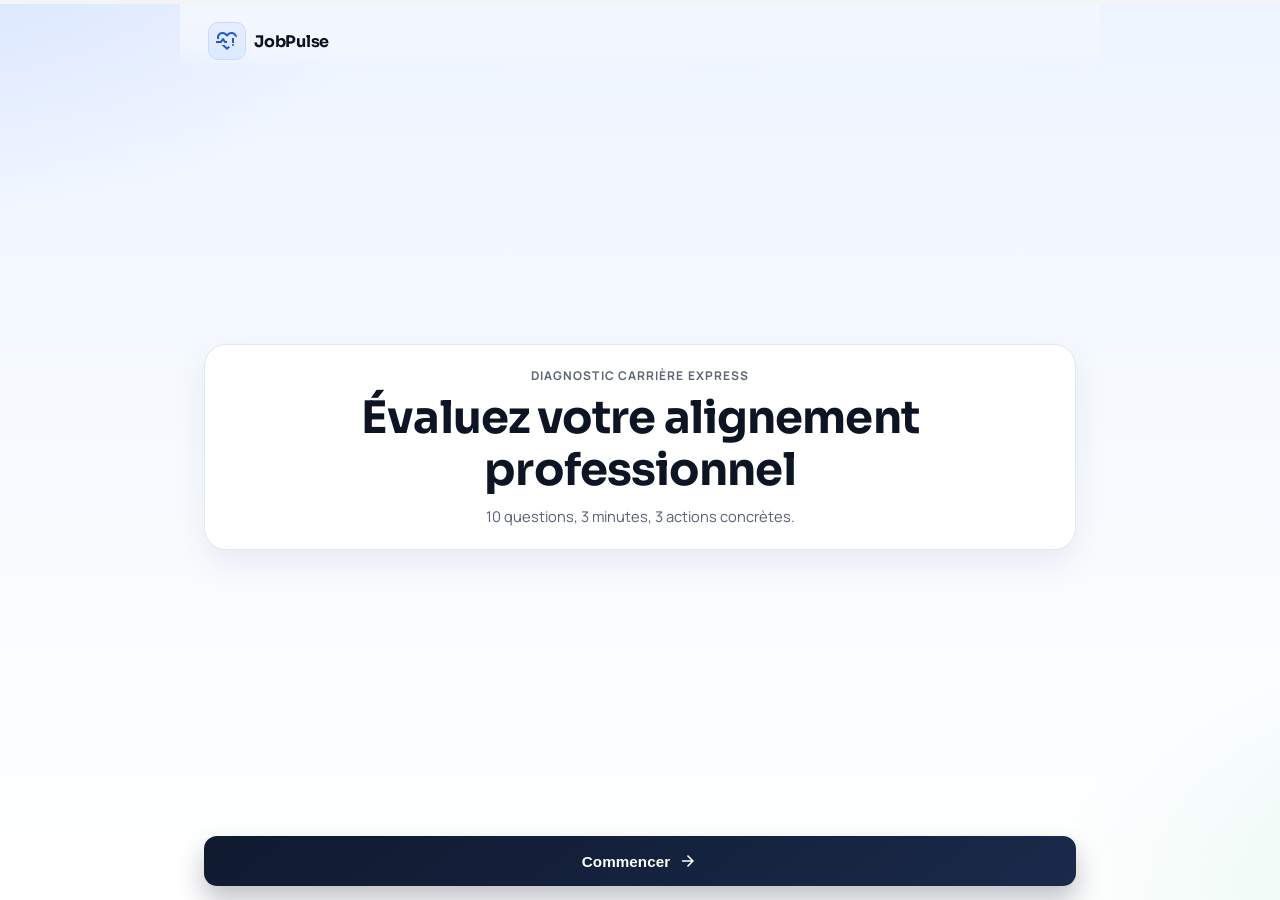
==== .backup-20260307-193506/index.html @ 8edbdd1c "Add backup snapshot directory" ====
<!DOCTYPE html>
<html lang="fr">
<head>
  <meta charset="UTF-8">
  <meta name="viewport" content="width=device-width, initial-scale=1.0">
  <title>JobPulse - ISC (Indice de Sant&eacute; de Carri&egrave;re)</title>
  <link rel="preconnect" href="https://fonts.googleapis.com">
  <link rel="preconnect" href="https://fonts.gstatic.com" crossorigin>
  <link href="https://fonts.googleapis.com/css2?family=Manrope:wght@400;500;600;700;800&family=Sora:wght@600;700;800&display=swap" rel="stylesheet">
  <link href="https://fonts.googleapis.com/css2?family=Material+Symbols+Outlined:wght@300;400;600&display=swap" rel="stylesheet">
  <link rel="stylesheet" href="styles.css">
</head>
<body>
  <div class="progress-top">
    <div id="progress-fill" class="progress-top-fill"></div>
  </div>

  <main class="app">
    <section id="screen-landing" class="screen active">
      <header class="screen-header">
        <div class="brand">
          <span class="material-symbols-outlined brand-icon">pulse_alert</span>
          <p class="brand-name">JobPulse</p>
        </div>
      </header>
      <div class="screen-main">
        <article class="card card-center">
          <p class="eyebrow">Diagnostic carri&egrave;re express</p>
          <h1>&Eacute;valuez votre alignement professionnel</h1>
          <p class="subtitle">10 questions, 3 minutes, 3 actions concr&egrave;tes.</p>
        </article>
      </div>
      <footer class="screen-footer">
        <button id="start-btn" class="btn btn-primary">
          <span>Commencer</span>
          <span class="material-symbols-outlined">arrow_forward</span>
        </button>
      </footer>
    </section>

    <section id="screen-weights" class="screen">
      <header class="screen-header">
        <div class="brand">
          <span class="material-symbols-outlined brand-icon">tune</span>
          <p class="brand-name">Vos priorit&eacute;s</p>
        </div>
      </header>
      <div class="screen-main">
        <article class="card card-center">
          <p class="eyebrow">&Eacute;tape 1 sur 3</p>
          <h2>Ce qui compte le plus pour vous</h2>
          <p class="subtitle">Classez ces 4 dimensions de la plus importante (1) &agrave; la moins importante (4).</p>

          <div class="preset-wrap" role="group" aria-label="Pr&eacute;r&eacute;glages priorit&eacute;s">
            <button id="preset-balanced-btn" class="btn btn-secondary preset-btn" type="button">&Eacute;quilibr&eacute;</button>
            <button id="preset-career-btn" class="btn btn-secondary preset-btn" type="button">Carri&egrave;re</button>
            <button id="preset-wellbeing-btn" class="btn btn-secondary preset-btn" type="button">Bien-&ecirc;tre</button>
            <button id="preset-impact-btn" class="btn btn-secondary preset-btn" type="button">Impact</button>
          </div>

          <ul id="priority-list" class="priority-list">
            <li class="priority-card" data-dimension="Meaning">
              <p class="priority-rank">1</p>
              <div class="priority-content">
                <p class="priority-title">Sens du travail</p>
                <p class="priority-desc">L'utilit&eacute; et l'impact de ce que je fais</p>
              </div>
              <div class="priority-card-end">
                <span class="material-symbols-outlined priority-icon">volunteer_activism</span>
                <div class="priority-controls" role="group" aria-label="R&eacute;ordonner la priorit&eacute;">
                  <button class="priority-move-btn" type="button" data-move="up" aria-label="Monter la priorit&eacute;">
                    <span class="material-symbols-outlined">arrow_upward</span>
                  </button>
                  <button class="priority-move-btn" type="button" data-move="down" aria-label="Descendre la priorit&eacute;">
                    <span class="material-symbols-outlined">arrow_downward</span>
                  </button>
                </div>
              </div>
            </li>
            <li class="priority-card" data-dimension="Growth">
              <p class="priority-rank">2</p>
              <div class="priority-content">
                <p class="priority-title">&Eacute;volution</p>
                <p class="priority-desc">Apprendre, progresser et d&eacute;velopper ma carri&egrave;re</p>
              </div>
              <div class="priority-card-end">
                <span class="material-symbols-outlined priority-icon">trending_up</span>
                <div class="priority-controls" role="group" aria-label="R&eacute;ordonner la priorit&eacute;">
                  <button class="priority-move-btn" type="button" data-move="up" aria-label="Monter la priorit&eacute;">
                    <span class="material-symbols-outlined">arrow_upward</span>
                  </button>
                  <button class="priority-move-btn" type="button" data-move="down" aria-label="Descendre la priorit&eacute;">
                    <span class="material-symbols-outlined">arrow_downward</span>
                  </button>
                </div>
              </div>
            </li>
            <li class="priority-card" data-dimension="Recognition">
              <p class="priority-rank">3</p>
              <div class="priority-content">
                <p class="priority-title">Reconnaissance</p>
                <p class="priority-desc">&Ecirc;tre valoris&eacute; pour mon travail et mes r&eacute;sultats</p>
              </div>
              <div class="priority-card-end">
                <span class="material-symbols-outlined priority-icon">workspace_premium</span>
                <div class="priority-controls" role="group" aria-label="R&eacute;ordonner la priorit&eacute;">
                  <button class="priority-move-btn" type="button" data-move="up" aria-label="Monter la priorit&eacute;">
                    <span class="material-symbols-outlined">arrow_upward</span>
                  </button>
                  <button class="priority-move-btn" type="button" data-move="down" aria-label="Descendre la priorit&eacute;">
                    <span class="material-symbols-outlined">arrow_downward</span>
                  </button>
                </div>
              </div>
            </li>
            <li class="priority-card" data-dimension="Environment">
              <p class="priority-rank">4</p>
              <div class="priority-content">
                <p class="priority-title">Environnement</p>
                <p class="priority-desc">Travailler dans une bonne &eacute;quipe et un cadre sain</p>
              </div>
              <div class="priority-card-end">
                <span class="material-symbols-outlined priority-icon">groups</span>
                <div class="priority-controls" role="group" aria-label="R&eacute;ordonner la priorit&eacute;">
                  <button class="priority-move-btn" type="button" data-move="up" aria-label="Monter la priorit&eacute;">
                    <span class="material-symbols-outlined">arrow_upward</span>
                  </button>
                  <button class="priority-move-btn" type="button" data-move="down" aria-label="Descendre la priorit&eacute;">
                    <span class="material-symbols-outlined">arrow_downward</span>
                  </button>
                </div>
              </div>
            </li>
          </ul>

          <button id="weights-reset-btn" class="btn btn-secondary inline-btn" type="button">R&eacute;initialiser l'ordre</button>
        </article>
      </div>
      <footer class="screen-footer">
        <button id="weights-next-btn" class="btn btn-primary">
          <span>Continuer</span>
          <span class="material-symbols-outlined">arrow_forward</span>
        </button>
      </footer>
    </section>

    <section id="screen-questions" class="screen">
      <header class="screen-header">
        <div class="brand">
          <span class="material-symbols-outlined brand-icon">pulse_alert</span>
          <p class="brand-name">JobPulse</p>
        </div>
        <div class="question-meta-wrap">
          <p id="question-count" class="meta">Question 1/10</p>
          <p id="remaining-time" class="meta subtle"></p>
        </div>
      </header>
      <div class="screen-main">
        <article id="question-card" class="card card-center">
          <h2 id="question-text"></h2>
          <div class="slider-wrap">
            <input id="answer-range" type="range" min="1" max="5" step="1" value="3">
            <div class="slider-labels">
              <span>1 - Pas du tout</span>
              <span id="answer-value">3</span>
              <span>5 - Tout &agrave; fait</span>
            </div>
          </div>
        </article>
      </div>
      <footer class="screen-footer">
        <button id="next-btn" class="btn btn-primary">
          <span>Suivant</span>
          <span class="material-symbols-outlined">arrow_forward</span>
        </button>
      </footer>
    </section>

    <section id="screen-profile" class="screen">
      <header class="screen-header">
        <div class="brand">
          <span class="material-symbols-outlined brand-icon">business_center</span>
          <p class="brand-name">Situation professionnelle</p>
        </div>
      </header>
      <div class="screen-main">
        <article class="card card-center">
          <p class="eyebrow">&Eacute;tape 3 sur 3</p>
          <h2>Votre contexte professionnel</h2>
          <p class="subtitle">Ces informations restent priv&eacute;es et servent uniquement &agrave; personnaliser vos recommandations.</p>
          <div class="profile-form">
            <section class="profile-group" aria-label="R&ocirc;le et secteur">
              <p class="profile-group-title">R&ocirc;le et secteur</p>
              <label class="profile-label" for="domain-select">Domaine d'activit&eacute;</label>
              <select id="domain-select" class="profile-select">
                <option value="tech_it" selected>Technologie / IT</option>
                <option value="finance_banking_insurance">Finance / Banque / Assurance</option>
                <option value="industry_engineering">Industrie / Ing&eacute;nierie</option>
                <option value="health_pharma">Sant&eacute; / Pharmaceutique</option>
                <option value="consulting_audit">Conseil / Audit</option>
                <option value="marketing_communication">Marketing / Communication</option>
                <option value="commerce_distribution">Commerce / Distribution</option>
                <option value="education_research">&Eacute;ducation / Recherche</option>
                <option value="public_admin">Administration / Secteur public</option>
                <option value="construction_real_estate">Construction / Immobilier</option>
                <option value="transport_logistics">Transport / Logistique</option>
                <option value="energy_environment">&Eacute;nergie / Environnement</option>
                <option value="media_creation">M&eacute;dias / Cr&eacute;ation</option>
                <option value="hospitality_tourism">H&ocirc;tellerie / Tourisme</option>
                <option value="other_domain">Autre</option>
              </select>

              <label class="profile-label" for="function-select">Fonction</label>
              <select id="function-select" class="profile-select">
                <option value="direction_leadership">Direction / Leadership</option>
                <option value="team_management">Management d'&eacute;quipe</option>
                <option value="engineering_technical">Ing&eacute;nierie / Technique</option>
                <option value="it_data_product" selected>IT / Data / Produit</option>
                <option value="finance_accounting">Finance / Comptabilit&eacute;</option>
                <option value="marketing_communication">Marketing / Communication</option>
                <option value="sales_business_dev">Commercial / Business Development</option>
                <option value="operations_production">Op&eacute;rations / Production</option>
                <option value="support_admin">Support / Administration</option>
                <option value="human_resources">Ressources Humaines</option>
                <option value="research_expertise">Recherche / Expertise</option>
                <option value="other_function">Autre</option>
              </select>
            </section>

            <section class="profile-group" aria-label="Entreprise et anciennet&eacute;">
              <p class="profile-group-title">Entreprise et anciennet&eacute;</p>
              <label class="profile-label" for="company-size-select">Taille de l'entreprise</label>
              <select id="company-size-select" class="profile-select">
                <option value="freelance">Freelance / Ind&eacute;pendant</option>
                <option value="startup" selected>Startup (&lt;50)</option>
                <option value="sme">PME (50-250)</option>
                <option value="mid_cap">ETI (250-1000)</option>
                <option value="large_company">Grande entreprise (1000+)</option>
                <option value="global_group">Groupe international</option>
              </select>

              <label class="profile-label" for="tenure-select">Anciennet&eacute; dans l'entreprise</label>
              <select id="tenure-select" class="profile-select">
                <option value="lt6">&lt; 6 mois</option>
                <option value="6m_2y" selected>6 mois - 2 ans</option>
                <option value="2_5y">2 - 5 ans</option>
                <option value="5_10y">5 - 10 ans</option>
                <option value="10_20y">10 - 20 ans</option>
                <option value="20plus">20+ ans</option>
              </select>
            </section>

            <section class="profile-group" aria-label="Niveau et intention de mobilit&eacute;">
              <p class="profile-group-title">Niveau et intention de mobilit&eacute;</p>
              <label class="profile-label" for="hierarchy-select">Niveau hi&eacute;rarchique</label>
              <select id="hierarchy-select" class="profile-select">
                <option value="individual_contributor" selected>Contributeur individuel</option>
                <option value="team_manager">Manager d'&eacute;quipe</option>
                <option value="manager_of_managers">Manager de managers</option>
                <option value="executive">Direction / ex&eacute;cutif</option>
              </select>

              <label class="profile-label" for="offer-select">Si vous recevez une offre int&eacute;ressante demain (facultatif)</label>
              <select id="offer-select" class="profile-select">
                <option value="" selected>S&eacute;lectionnez une option (facultatif)</option>
                <option value="leave_immediately">Je partirais imm&eacute;diatement</option>
                <option value="consider_seriously">Je r&eacute;fl&eacute;chirais s&eacute;rieusement</option>
                <option value="likely_stay">Je resterais probablement</option>
                <option value="would_not_leave">Je ne partirais pas</option>
              </select>
            </section>
          </div>
        </article>
      </div>
      <footer class="screen-footer">
        <button id="profile-next-btn" class="btn btn-primary">
          <span>Voir mes r&eacute;sultats</span>
          <span class="material-symbols-outlined">arrow_forward</span>
        </button>
      </footer>
    </section>

    <section id="screen-results" class="screen">
      <header class="screen-header">
        <div class="brand">
          <span class="material-symbols-outlined brand-icon">pulse_alert</span>
          <p class="brand-name">Votre r&eacute;sultat</p>
        </div>
      </header>

      <div class="results-main">
        <article class="card score-card hero-score-card">
          <div class="hero-identity">
            <p class="identity-kicker">Votre profil carri&egrave;re est :</p>
            <p id="careerProfileName" class="identity-name">Strat&egrave;ge</p>

            <div class="career-profile-visual">
              <div class="career-profile-media">
                <img id="profileImage" src="" alt="Illustration du profil carri&egrave;re" class="career-profile-image">
                <div id="profileImageFallback" class="career-profile-fallback" hidden>
                  <span class="material-symbols-outlined">person</span>
                </div>
              </div>
            </div>

            <p id="careerProfileDescription" class="identity-signature">Vous avancez lorsque votre travail combine impact et progression.</p>

            <div id="chiGauge" class="hero-score-panel">
              <p class="hero-isc-line"><span class="hero-isc-prefix">ISC</span><span id="chiScore" class="chi-score">0</span></p>
              <div class="isc-progress-track" aria-hidden="true">
                <div id="heroProgressFill" class="isc-progress-fill"></div>
              </div>
              <p id="chiLabel" class="chi-label">En progression</p>
              <p id="socialComparisonLine" class="social-comparison">Vous faites partie des 22% de profils Strat&egrave;ge.</p>
            </div>

            <div class="share-buttons">
              <button id="share-btn" class="btn btn-primary" type="button">Partager mon profil carri&egrave;re</button>
              <button id="download-card-btn" class="btn btn-secondary" type="button">T&eacute;l&eacute;charger ma carte</button>
            </div>

            <div id="shareResultCard" class="share-result-card" hidden>
              <p class="share-card-title">R&eacute;sum&eacute; partageable</p>
              <p id="shareCardProfileLine" class="share-card-profile">Strat&egrave;ge</p>
              <p id="shareCardISCLine" class="share-card-isc">ISC : 0</p>
              <p id="shareCardStateLine" class="share-card-state">En progression</p>
              <div class="share-card-diagnostic">
                <p id="shareCardStrongLine">Moteur : -</p>
                <p id="shareCardWeakLine">Vigilance : -</p>
              </div>
              <p class="share-card-brand">jobpulse.app</p>
            </div>
          </div>

          <p id="calcFormula" class="calc-note" hidden></p>
          <p id="result-date" class="calc-note" hidden></p>
          <p id="careerStateLabel" class="career-state-label" hidden>En progression</p>
          <p id="careerISCScore" class="career-isc-score" hidden>ISC: 0 / 100</p>
          <p id="careerShareLine" class="career-share-line" hidden></p>
          <p id="careerStrongestDimension" hidden>-</p>
          <p id="careerWeakestDimension" hidden>-</p>
          <p id="careerSecondRow" hidden></p>
          <p id="careerSecondDimension" hidden>-</p>
          <button id="copy-summary-btn" type="button" hidden>Copier</button>
        </article>

        <article class="card quick-diagnosis-card">
          <h3>Diagnostic rapide</h3>
          <div class="quick-diagnostic">
            <div class="diag-card">
              <p class="diag-label">&#128293; Ce qui vous motive</p>
              <p id="quickStrongestDimension" class="diag-value">-</p>
            </div>
            <div class="diag-card">
              <p class="diag-label">&#9888; Ce qui peut vous freiner</p>
              <p id="quickWeakestDimension" class="diag-value">-</p>
            </div>
          </div>
          <p id="chiSummary" class="hero-summary">Votre situation est globalement positive mais certains leviers peuvent encore &ecirc;tre renforc&eacute;s.</p>
        </article>

        <article class="card actions-card">
          <h3>Vos 3 actions prioritaires</h3>
          <ol id="actionsList" class="action-steps"></ol>
        </article>

        <details class="card details-card balance-card">
          <summary>Votre &eacute;quilibre professionnel</summary>
          <div class="details-content">
            <div class="radar-wrap">
              <canvas id="radarChart" class="radar-chart" width="320" height="320" aria-label="Graphique radar des 4 dimensions"></canvas>
              <p class="radar-context-note">Votre score ISC se construit &agrave; partir de 4 dimensions cl&eacute;s de votre exp&eacute;rience professionnelle.</p>
            </div>
            <p id="dimensionSummary" class="calc-note"></p>
            <p id="secondDimensionSummary" class="calc-note" hidden></p>
          </div>
        </details>

        <details class="card details-card">
          <summary>Comprendre le diagnostic</summary>
          <div class="details-content">
            <p id="analysisText" class="analysis-text">Votre analyse personnalis&eacute;e appara&icirc;tra ici.</p>
            <p id="recommendationContext" class="calc-note" hidden></p>
          </div>
        </details>
      </div>
      <footer class="screen-footer results-actions">
        <button id="restart-btn" class="btn btn-primary">Refaire le diagnostic</button>
      </footer>
    </section>
  </main>

  <script src="script.js"></script>
</body>
</html>
---- .backup-20260307-193506/styles.css ----
:root {
  --bg: #f8fbff;
  --text: #0f172a;
  --muted: #6b7280;
  --line: #e5e7eb;
  --primary: #0f172a;
  --primary-soft: #2563eb;
  --green: #16a34a;
  --orange: #f59e0b;
}

* { box-sizing: border-box; }

body {
  margin: 0;
  min-height: 100vh;
  background: linear-gradient(180deg, #f0f7ff 0%, #ffffff 100%);
  color: var(--text);
  font-family: "Inter", sans-serif;
}

body::before,
body::after {
  content: "";
  position: fixed;
  z-index: -1;
  border-radius: 999px;
  filter: blur(80px);
  pointer-events: none;
}

body::before {
  width: 300px;
  height: 300px;
  top: -120px;
  left: -100px;
  background: rgba(37, 99, 235, 0.18);
}

body::after {
  width: 320px;
  height: 320px;
  right: -110px;
  bottom: -120px;
  background: rgba(16, 185, 129, 0.15);
}

.progress-top {
  position: fixed;
  top: 0;
  left: 0;
  width: 100%;
  height: 4px;
  background: #f3f4f6;
  z-index: 20;
}

.progress-top-fill {
  height: 100%;
  width: 0%;
  background: var(--primary);
  transition: width 0.2s ease;
}

.app {
  max-width: 860px;
  margin: 0 auto;
  padding-top: 8px;
}

.screen {
  display: none;
  min-height: 100vh;
}

.screen.active {
  display: flex;
  flex-direction: column;
  animation: fadeIn 200ms ease-out;
}

@keyframes fadeIn {
  from { opacity: 0; transform: translateY(4px); }
  to { opacity: 1; transform: translateY(0); }
}

.screen-header {
  padding: 24px 20px 10px;
  display: flex;
  justify-content: space-between;
  align-items: center;
}

.screen-main {
  flex: 1;
  display: flex;
  align-items: center;
  justify-content: center;
  padding: 10px 16px;
}

.results-main {
  flex: 1;
  padding: 12px 16px 24px;
  display: grid;
  gap: 12px;
  align-content: start;
}

body.results-screen .progress-top {
  display: none;
}

.brand {
  display: inline-flex;
  align-items: center;
  gap: 8px;
}

.brand-icon { color: #2563eb; }
.brand-name { margin: 0; font-weight: 800; }

.question-meta-wrap {
  display: flex;
  flex-direction: column;
  align-items: flex-end;
  gap: 2px;
}

.meta {
  margin: 0;
  font-size: 0.75rem;
  text-transform: uppercase;
  letter-spacing: 0.08em;
  color: var(--muted);
  font-weight: 700;
}

.meta.subtle {
  opacity: 0.8;
  text-transform: none;
  letter-spacing: 0;
}

.card {
  background: #fff;
  border: 1px solid var(--line);
  border-radius: 24px;
  padding: 22px;
  box-shadow: 0 16px 36px rgba(15, 23, 42, 0.08);
}

.card-center {
  text-align: center;
  max-width: 640px;
}

#question-card {
  transition: transform 0.2s ease, opacity 0.2s ease;
}

#question-card.bump {
  transform: translateY(-2px);
}

.eyebrow {
  margin: 0 0 8px;
  font-size: 0.75rem;
  color: var(--muted);
  text-transform: uppercase;
  letter-spacing: 0.09em;
  font-weight: 700;
}

h1 {
  margin: 0;
  font-size: clamp(1.9rem, 7vw, 2.8rem);
  line-height: 1.1;
}

h2 {
  margin: 0;
  font-size: clamp(1.4rem, 4.6vw, 2rem);
}

h3 {
  margin: 0 0 12px;
  font-size: 1.15rem;
}

.subtitle {
  margin: 12px 0 0;
  color: var(--muted);
  line-height: 1.45;
}

.weights-wrap {
  margin-top: 16px;
  display: grid;
  gap: 10px;
  text-align: left;
}

.preset-wrap {
  margin-top: 16px;
  display: grid;
  grid-template-columns: 1fr 1fr;
  gap: 8px;
}

.preset-btn {
  padding: 10px 12px;
  font-size: 0.82rem;
  border-radius: 12px;
}

.priority-list {
  list-style: none;
  padding: 0;
  margin: 14px 0 0;
  display: grid;
  gap: 10px;
  text-align: left;
}

.priority-card {
  display: grid;
  grid-template-columns: auto 1fr auto;
  align-items: center;
  gap: 12px;
  padding: 12px;
  border-radius: 14px;
  border: 1px solid #dbe7ff;
  background: linear-gradient(180deg, #f8fbff 0%, #ffffff 100%);
  box-shadow: 0 10px 20px rgba(15, 23, 42, 0.06);
  cursor: grab;
  transition: transform 160ms ease, box-shadow 160ms ease, border-color 160ms ease;
  user-select: none;
  -webkit-user-select: none;
  touch-action: none;
}

.priority-card:hover {
  transform: translateY(-1px);
  border-color: #bfdbfe;
}

.priority-card.dragging {
  opacity: 0.8;
  transform: scale(0.98);
  box-shadow: 0 14px 28px rgba(37, 99, 235, 0.18);
  border-color: #93c5fd;
}

.priority-rank {
  margin: 0;
  width: 28px;
  height: 28px;
  display: grid;
  place-items: center;
  border-radius: 999px;
  background: #dbeafe;
  color: #1e3a8a;
  font-size: 0.82rem;
  font-weight: 800;
}

.priority-title {
  margin: 0;
  font-size: 0.93rem;
  font-weight: 700;
  color: #0f172a;
}

.priority-desc {
  margin: 2px 0 0;
  font-size: 0.78rem;
  color: #64748b;
}

.priority-icon {
  font-size: 20px;
  color: #2563eb;
}

.weight-row {
  display: flex;
  justify-content: space-between;
  align-items: center;
  font-size: 0.92rem;
  font-weight: 600;
  color: #1f2937;
}

.weight-input { width: 100%; }

.inline-btn {
  margin-top: 12px;
}

.profile-form {
  margin-top: 16px;
  display: grid;
  gap: 12px;
  text-align: left;
}

.profile-label {
  font-size: 0.9rem;
  font-weight: 600;
  color: #1f2937;
}

.field-note {
  margin: -6px 0 2px;
  font-size: 0.78rem;
  color: var(--muted);
}

.profile-select {
  width: 100%;
  border: 1px solid var(--line);
  border-radius: 12px;
  padding: 10px 12px;
  font-size: 0.95rem;
  background: #fff;
  color: #111827;
}

.slider-wrap { margin-top: 18px; }

input[type="range"] {
  width: 100%;
  appearance: none;
  background: transparent;
}

input[type="range"]::-webkit-slider-runnable-track {
  height: 10px;
  border-radius: 999px;
  background: linear-gradient(90deg, #cbd5e1 0%, #60a5fa 55%, #34d399 100%);
}

input[type="range"]::-webkit-slider-thumb {
  appearance: none;
  width: 28px;
  height: 28px;
  border-radius: 999px;
  margin-top: -9px;
  background: #fff;
  border: 4px solid var(--primary-soft);
  box-shadow: 0 8px 16px rgba(15, 23, 42, 0.15);
}

input[type="range"]::-moz-range-track {
  height: 10px;
  border-radius: 999px;
  background: linear-gradient(90deg, #cbd5e1 0%, #60a5fa 55%, #34d399 100%);
}

input[type="range"]::-moz-range-thumb {
  width: 28px;
  height: 28px;
  border-radius: 999px;
  background: #fff;
  border: 4px solid var(--primary-soft);
  box-shadow: 0 8px 16px rgba(15, 23, 42, 0.15);
}

.slider-labels {
  margin-top: 8px;
  display: grid;
  grid-template-columns: 1fr auto 1fr;
  gap: 8px;
  color: var(--muted);
  font-size: 0.85rem;
}

#answer-value {
  font-weight: 800;
  color: #111827;
}

.gauge-wrap {
  margin-top: 6px;
  display: flex;
  justify-content: center;
}

.chi-gauge {
  width: min(100%, 320px);
  margin-inline: auto;
  padding: 12px 12px 10px;
  border-radius: 22px;
  border: 1px solid #bfdbfe;
  background: linear-gradient(180deg, #ffffff 0%, #eff6ff 100%);
  display: grid;
  place-items: center;
  box-shadow: 0 10px 24px rgba(15, 23, 42, 0.12);
}

.hero-isc-label {
  margin: 0;
  font-size: 0.9rem;
  font-weight: 700;
  letter-spacing: 0.06em;
  text-transform: uppercase;
  color: #64748b;
}

.chi-score {
  margin: 2px 0 0;
  font-size: clamp(2.4rem, 9vw, 3.4rem);
  font-weight: 800;
  letter-spacing: -0.03em;
  line-height: 1;
  color: #0f172a;
}

.hero-isc-denominator {
  margin: 2px 0 0;
  font-size: 0.95rem;
  font-weight: 700;
  color: #64748b;
}

.chi-label {
  margin: 10px 0 0;
  font-size: 1rem;
  font-weight: 700;
}

.chi-label.good { color: var(--green); }
.chi-label.warn { color: var(--orange); }

.score-zones {
  margin-top: 14px;
  display: grid;
  grid-template-columns: repeat(4, 1fr);
  gap: 6px;
}

.zone {
  font-size: 0.7rem;
  text-align: center;
  border-radius: 999px;
  padding: 6px 4px;
  border: 1px solid var(--line);
  color: var(--muted);
  background: #fff;
  font-weight: 700;
}

.zone.active {
  border-color: transparent;
  color: #111827;
  box-shadow: 0 6px 12px rgba(15, 23, 42, 0.1);
}

.zone-warn.active { background: #ffedd5; }
.zone-good.active { background: #dcfce7; }

.calc-box {
  margin-top: 12px;
  padding: 12px;
  border-radius: 14px;
  border: 1px solid #dbe7ff;
  background: linear-gradient(180deg, #f8fbff 0%, #f1f7ff 100%);
}

.calc-title {
  margin: 0;
  display: inline-flex;
  align-items: center;
  gap: 6px;
  font-size: 0.82rem;
  font-weight: 700;
  color: #1e3a8a;
}

.calc-title .material-symbols-outlined { font-size: 16px; }

.calc-note {
  margin: 8px 0 0;
  font-size: 0.78rem;
  line-height: 1.35;
  color: var(--muted);
}

#dimensionSummary {
  white-space: pre-line;
  font-weight: 700;
  color: #1f2937;
}

.hero-score-card {
  border: 1px solid #c7d2fe;
  background: linear-gradient(165deg, #eef2ff 0%, #ffffff 48%, #ecfeff 100%);
  padding: 18px;
  box-shadow: 0 20px 40px rgba(30, 64, 175, 0.15);
}

.hero-score-top {
  display: grid;
  gap: 12px;
  align-items: center;
}

.hero-score-center {
  justify-items: center;
  text-align: center;
}

.hero-identity {
  display: grid;
  gap: 10px;
  justify-items: center;
  text-align: center;
}

.hero-score-meta .chi-label {
  margin: 0;
  font-size: 1.15rem;
}

.hero-score-meta-center .subtitle {
  margin: 8px auto 0;
  max-width: 56ch;
}

.hero-progress-wrap {
  margin-top: 14px;
}

.hero-progress-track {
  width: 100%;
  height: 10px;
  background: #e5e7eb;
  border-radius: 999px;
  overflow: hidden;
}

.hero-progress-fill {
  width: 0%;
  height: 100%;
  border-radius: 999px;
  background: linear-gradient(90deg, #f97316 0%, #f59e0b 40%, #22c55e 100%);
  transition: width 220ms ease-out;
}

.hero-progress-scale {
  margin-top: 6px;
  display: flex;
  justify-content: space-between;
  font-size: 0.72rem;
  color: #64748b;
}

.career-profile-card {
  border: 1px solid #bfdbfe;
  background: linear-gradient(160deg, #eff6ff 0%, #ffffff 45%, #ecfeff 100%);
}

.career-profile-head {
  display: grid;
  justify-items: center;
  text-align: center;
  gap: 12px;
}

.career-profile-visual {
  margin-top: 2px;
  padding: 8px;
  border-radius: 28px;
  background: rgba(255, 255, 255, 0.62);
  backdrop-filter: blur(5px);
  border: 1px solid rgba(255, 255, 255, 0.4);
  box-shadow: 0 8px 18px rgba(37, 99, 235, 0.1);
}

.career-profile-media {
  width: 92px;
  height: 92px;
  border-radius: 18px;
  overflow: hidden;
  background: #f1f5f9;
  position: relative;
}

.career-profile-image {
  width: 100%;
  height: 100%;
  object-fit: cover;
  object-position: center;
  display: block;
}

.career-profile-fallback {
  position: absolute;
  inset: 0;
  display: grid;
  place-items: center;
  color: #94a3b8;
  background: #f1f5f9;
}

.career-profile-fallback[hidden] {
  display: none !important;
}

.career-profile-fallback .material-symbols-outlined {
  font-size: 52px;
}

.career-profile-name {
  margin: 0;
  font-size: 1.2rem;
}

.career-state-label {
  margin: 4px 0 0;
  color: #1e3a8a;
  font-size: 0.88rem;
  font-weight: 700;
}

.career-isc-score {
  margin: 14px 0 0;
  display: inline-block;
  border: 1px solid #bfdbfe;
  background: #ffffff;
  color: #1e40af;
  border-radius: 999px;
  padding: 6px 10px;
  font-size: 0.82rem;
  font-weight: 700;
}

.career-dimensions {
  margin-top: 12px;
  padding: 12px;
  border-radius: 12px;
  background: rgba(255, 255, 255, 0.85);
  border: 1px solid #dbeafe;
  display: grid;
  gap: 6px;
}

.career-dimensions p {
  margin: 0;
  font-size: 0.85rem;
  color: #334155;
}

.career-dimensions p:first-child,
.career-dimensions p:last-child {
  font-weight: 700;
  color: #0f172a;
}

.career-share-line {
  margin: 12px 0 0;
  padding-top: 10px;
  border-top: 1px dashed #bfdbfe;
  font-size: 0.8rem;
  color: #334155;
  white-space: pre-line;
  word-break: break-word;
}

.analysis-text {
  margin: 0;
  font-size: 0.9rem;
  line-height: 1.45;
  color: #1f2937;
}

.action-steps {
  margin: 0;
  padding-left: 0;
  list-style: none;
  display: grid;
  gap: 10px;
}

.action-step {
  border: 1px solid #dbe7ff;
  background: #f8fbff;
  border-radius: 14px;
  padding: 10px;
}

.action-step-title {
  margin: 0;
  font-size: 0.88rem;
  font-weight: 700;
  color: #0f172a;
}

.action-step-desc {
  margin: 6px 0 0;
  font-size: 0.82rem;
  color: #334155;
  line-height: 1.4;
}

.share-buttons {
  margin-top: 2px;
  display: flex;
  flex-wrap: wrap;
  gap: 8px;
  justify-content: center;
}

.share-buttons .btn {
  flex: 1 1 160px;
  max-width: 240px;
}

.balance-card {
  border: 1px solid #dbeafe;
  background: linear-gradient(180deg, #f8fbff 0%, #ffffff 100%);
}

.details-card {
  padding: 0;
  overflow: hidden;
}

.details-card summary {
  list-style: none;
  cursor: pointer;
  padding: 14px 16px;
  font-size: 0.92rem;
  font-weight: 700;
  color: #0f172a;
  display: flex;
  align-items: center;
  justify-content: space-between;
}

.details-card summary::-webkit-details-marker {
  display: none;
}

.details-card summary::after {
  content: "expand_more";
  font-family: "Material Symbols Outlined";
  font-size: 20px;
  color: #475569;
}

.details-card[open] summary::after {
  content: "expand_less";
}

.details-content {
  padding: 0 16px 14px;
}

.details-content .career-dimensions {
  margin-top: 0;
}

.radar-wrap {
  margin-top: 10px;
  display: grid;
  place-items: center;
}

.radar-chart {
  width: min(100%, 460px);
  height: auto;
  display: block;
}

.radar-context-note {
  margin: 8px 0 0;
  max-width: 52ch;
  text-align: center;
  font-size: 0.82rem;
  line-height: 1.4;
  color: #51637b;
  font-weight: 600;
}

.share-result-card {
  width: min(100%, 360px);
  margin: 4px auto 0;
  border-radius: 18px;
  border: 1px solid #bfdbfe;
  padding: 18px;
  background: linear-gradient(165deg, #dbeafe 0%, #ffffff 42%, #ecfeff 100%);
  box-shadow: 0 14px 30px rgba(15, 23, 42, 0.12);
}

.share-card-title {
  margin: 0;
  font-size: 0.82rem;
  text-transform: uppercase;
  letter-spacing: 0.06em;
  color: #334155;
}

.share-card-profile {
  margin: 12px 0 0;
  font-size: 1.38rem;
  font-weight: 800;
  color: #0f172a;
}

.share-card-isc {
  margin: 6px 0 0;
  font-size: 1.05rem;
  font-weight: 800;
  color: #0f172a;
}

.share-card-state {
  margin: 6px 0 0;
  display: inline-flex;
  align-items: center;
  border-radius: 999px;
  border: 1px solid #bfdbfe;
  background: #ffffff;
  padding: 6px 10px;
  font-size: 0.84rem;
  color: #1e3a8a;
  font-weight: 700;
}

.share-card-diagnostic {
  margin-top: 14px;
  padding-top: 12px;
  border-top: 1px dashed #93c5fd;
}

.share-card-diagnostic p {
  margin: 0;
  font-size: 0.92rem;
  color: #334155;
  font-weight: 700;
}

.share-card-diagnostic p + p {
  margin-top: 8px;
}

.share-card-brand {
  margin: 14px 0 0;
  font-size: 0.78rem;
  color: #475569;
  font-weight: 700;
  letter-spacing: 0.04em;
}

.metric-row + .metric-row { margin-top: 10px; }

.metric-head {
  display: flex;
  justify-content: space-between;
  font-size: 0.9rem;
  margin-bottom: 6px;
}

.dimension-level {
  font-weight: 700;
  color: #475569;
}

.bar-track {
  width: 100%;
  height: 8px;
  background: #f3f4f6;
  border-radius: 999px;
  overflow: hidden;
}

.bar-fill {
  height: 100%;
  width: 0%;
  border-radius: 999px;
  background: linear-gradient(90deg, #fb923c 0%, #22c55e 100%);
  transition: width 220ms ease-out;
}

.priority-action {
  margin: 0 0 10px;
  padding: 10px 12px;
  border-radius: 12px;
  background: #eef2ff;
  border: 1px solid #c7d2fe;
  color: #1e3a8a;
  font-size: 0.9rem;
  font-weight: 600;
}

ul {
  margin: 0;
  padding-left: 18px;
}

li {
  margin-bottom: 8px;
  color: #374151;
}

.recommendation-list {
  list-style: none;
  padding: 0;
  display: grid;
  gap: 10px;
}

.recommendation-item {
  margin: 0;
  padding: 12px;
  border: 1px solid #dbe7ff;
  border-radius: 14px;
  background: #f8fbff;
}

.recommendation-head {
  margin: 0 0 6px;
  display: flex;
  justify-content: space-between;
  align-items: center;
  gap: 8px;
}

.recommendation-title {
  margin: 0;
  font-size: 0.9rem;
  font-weight: 700;
  color: #0f172a;
}

.recommendation-badge {
  flex-shrink: 0;
  font-size: 0.7rem;
  font-weight: 700;
  color: #1e3a8a;
  background: #e0e7ff;
  border-radius: 999px;
  padding: 4px 8px;
}

.recommendation-action,
.recommendation-why,
.recommendation-indicator,
.recommendation-example {
  margin: 0;
  font-size: 0.82rem;
  line-height: 1.4;
  color: #334155;
}

.recommendation-why,
.recommendation-indicator,
.recommendation-example {
  margin-top: 6px;
}

.screen-footer {
  padding: 10px 16px 26px;
}

.results-actions {
  display: grid;
  gap: 10px;
  position: sticky;
  bottom: 0;
  background: linear-gradient(180deg, rgba(248, 251, 255, 0) 0%, rgba(248, 251, 255, 0.95) 36%, rgba(248, 251, 255, 1) 100%);
  backdrop-filter: blur(6px);
}

.btn {
  width: 100%;
  display: inline-flex;
  align-items: center;
  justify-content: center;
  gap: 8px;
  border-radius: 14px;
  border: none;
  padding: 14px 16px;
  font-size: 0.98rem;
  font-weight: 700;
  cursor: pointer;
  transition: transform 0.15s ease, box-shadow 0.2s ease;
}

.btn .material-symbols-outlined {
  font-size: 20px;
  line-height: 1;
}

.btn-primary {
  color: #fff;
  background: var(--primary);
  box-shadow: 0 12px 24px rgba(15, 23, 42, 0.2);
}

.btn-secondary {
  color: #111827;
  background: #fff;
  border: 1px solid var(--line);
}

.btn:hover { transform: translateY(-1px); }
.btn:active { transform: translateY(0); }

@media (min-width: 768px) {
  .screen-header { padding: 26px 28px 12px; }
  .screen-main, .results-main { padding-left: 28px; padding-right: 28px; }
  .results-main { grid-template-columns: 1fr 1fr; }
  .results-main > .card { grid-column: 1 / -1; }
  .preset-wrap {
    grid-template-columns: repeat(4, 1fr);
  }
  .results-actions {
    grid-template-columns: 1fr 1fr;
    padding-left: 28px;
    padding-right: 28px;
  }
}

/* UI polish overrides */
:root {
  --bg: #f3f7ff;
  --text: #0b1220;
  --muted: #5b6475;
  --line: #dbe4f3;
  --primary: #0b1220;
  --primary-soft: #2f6ef6;
  --surface: #ffffff;
  --surface-soft: #f8fbff;
}

body {
  font-family: "Manrope", "Segoe UI", sans-serif;
  background:
    radial-gradient(900px 520px at -10% -10%, rgba(47, 110, 246, 0.14), transparent 62%),
    radial-gradient(760px 460px at 115% 102%, rgba(15, 185, 129, 0.11), transparent 58%),
    linear-gradient(180deg, #eef4ff 0%, #f7fbff 50%, #ffffff 100%);
}

body::before,
body::after {
  display: none;
}

.app {
  max-width: 920px;
}

.screen-header {
  position: sticky;
  top: 0;
  z-index: 9;
  backdrop-filter: blur(8px);
  background: linear-gradient(180deg, rgba(243, 247, 255, 0.92) 0%, rgba(243, 247, 255, 0.72) 72%, rgba(243, 247, 255, 0) 100%);
}

.brand-icon {
  color: #2458ce;
  padding: 6px;
  border-radius: 10px;
  background: linear-gradient(180deg, #e5eeff 0%, #dce9ff 100%);
  border: 1px solid #c8dafd;
}

.brand-name {
  font-family: "Sora", "Manrope", sans-serif;
  font-weight: 700;
  letter-spacing: -0.015em;
}

h1, h2, h3 {
  font-family: "Sora", "Manrope", sans-serif;
  letter-spacing: -0.02em;
  color: #0d1525;
}

h1 {
  font-size: clamp(2rem, 7vw, 2.9rem);
}

.subtitle {
  color: #556074;
  font-size: 0.98rem;
}

.card {
  border: 1px solid #dde8f7;
  border-radius: 22px;
  box-shadow:
    0 1px 0 rgba(255, 255, 255, 0.8) inset,
    0 14px 34px rgba(19, 34, 64, 0.08);
}

.btn {
  border-radius: 13px;
  font-weight: 700;
  letter-spacing: 0.005em;
}

.btn-primary {
  background: linear-gradient(145deg, #101a2f 0%, #15223e 55%, #1b2a4b 100%);
  box-shadow: 0 14px 26px rgba(10, 18, 36, 0.26);
}

.btn-secondary {
  border: 1px solid #d3e0f5;
  background: linear-gradient(180deg, #ffffff 0%, #f6f9ff 100%);
  color: #1d2a42;
}

.btn:hover {
  transform: translateY(-2px);
}

.preset-btn {
  border-radius: 11px;
  font-weight: 700;
}

.priority-card {
  border-radius: 13px;
  border: 1px solid #d5e4fb;
  background: linear-gradient(180deg, #f5f9ff 0%, #ffffff 100%);
}

.priority-card:hover {
  border-color: #aac7ff;
  box-shadow: 0 12px 24px rgba(35, 88, 177, 0.12);
}

.profile-select {
  border-radius: 11px;
  border: 1px solid #d7e3f5;
  background: linear-gradient(180deg, #ffffff 0%, #fbfdff 100%);
}

.profile-select:focus {
  outline: none;
  border-color: #8bb3ff;
  box-shadow: 0 0 0 4px rgba(47, 110, 246, 0.14);
}

#screen-results .hero-score-card {
  border: 1px solid #ccdbf7;
  background: linear-gradient(165deg, #edf3ff 0%, #ffffff 52%, #eef9ff 100%);
  border-radius: 24px;
  padding: 24px;
}

#screen-results .hero-identity {
  display: grid;
  gap: 18px;
  justify-items: center;
  text-align: center;
}

#screen-results .identity-kicker {
  margin: 0;
  font-size: 0.82rem;
  letter-spacing: 0.08em;
  font-weight: 800;
  color: #335582;
}

#screen-results .identity-name {
  margin: 0;
  font-family: "Sora", "Manrope", sans-serif;
  font-size: clamp(2.9rem, 8.8vw, 4.6rem);
  line-height: 0.92;
  letter-spacing: -0.04em;
  color: #0b2147;
  text-transform: uppercase;
}

#screen-results .career-profile-visual {
  padding: 10px;
  border-radius: 26px;
  border: 1px solid #d4e3ff;
  background: linear-gradient(180deg, #f7faff 0%, #edf4ff 100%);
  box-shadow: 0 10px 26px rgba(22, 56, 112, 0.16);
}

#screen-results .career-profile-media {
  width: 152px;
  height: 152px;
  border-radius: 22px;
  background: #e8eefc;
  overflow: hidden;
}

#screen-results .career-profile-image {
  width: 100%;
  height: 100%;
  object-fit: cover;
  object-position: center;
  transform: none;
}

#screen-results .identity-signature {
  margin: 0;
  max-width: 58ch;
  color: #37577f;
  font-size: 0.98rem;
  line-height: 1.45;
}

#screen-results .hero-score-panel {
  width: min(100%, 520px);
  border: 1px solid #b7d0ff;
  border-radius: 20px;
  background: linear-gradient(180deg, #ffffff 0%, #f0f6ff 100%);
  padding: 18px;
  display: grid;
  gap: 12px;
  justify-items: center;
}

#screen-results .hero-isc-line {
  margin: 0;
  display: inline-flex;
  align-items: baseline;
  gap: 12px;
}

#screen-results .hero-isc-prefix {
  font-size: 1.2rem;
  line-height: 1;
  font-weight: 800;
  letter-spacing: 0.04em;
  color: #587092;
}

#screen-results .chi-score {
  margin: 0;
  font-size: clamp(2.5rem, 7vw, 3.8rem);
  line-height: 1;
  font-weight: 900;
  letter-spacing: -0.03em;
  color: #0f1d3c;
}

#screen-results .isc-progress-track {
  width: min(100%, 390px);
  height: 12px;
  border-radius: 999px;
  background: #dbe4f3;
  overflow: hidden;
}

#screen-results .isc-progress-fill {
  width: 0%;
  height: 100%;
  border-radius: 999px;
  background: linear-gradient(90deg, #f97316 0%, #f59e0b 38%, #22c55e 100%);
  transition: width 220ms ease-out;
}

#screen-results .chi-label {
  margin: 0;
  font-size: 1.04rem;
  font-weight: 800;
}

#screen-results .chi-label.state-risk { color: #b91c1c; }
#screen-results .chi-label.state-misaligned { color: #b45309; }
#screen-results .chi-label.state-progress { color: #1d4ed8; }
#screen-results .chi-label.state-aligned { color: #166534; }

#screen-results .social-comparison {
  margin: 0;
  font-size: 0.88rem;
  color: #567199;
  font-weight: 700;
}

#screen-results .quick-diagnostic {
  width: min(100%, 680px);
  display: grid;
  grid-template-columns: 1fr 1fr;
  gap: 10px;
}

#screen-results .diag-card {
  border: 1px solid #d8e6ff;
  border-radius: 14px;
  background: #f7faff;
  padding: 12px;
  text-align: left;
}

#screen-results .diag-label {
  margin: 0;
  font-size: 0.79rem;
  letter-spacing: 0.02em;
  font-weight: 700;
  color: #4a668f;
}

#screen-results .diag-value {
  margin: 6px 0 0;
  font-size: 1rem;
  font-weight: 800;
  color: #102447;
}

#screen-results .hero-summary {
  margin: 0;
  max-width: 64ch;
  color: #2f4d76;
  line-height: 1.42;
  font-size: 0.96rem;
}

#screen-results .share-buttons {
  margin-top: 2px;
  display: flex;
  flex-wrap: wrap;
  justify-content: center;
  gap: 10px;
}

#screen-results .share-buttons .btn {
  min-height: 52px;
  padding: 12px 20px;
  border-radius: 16px;
}

#screen-results #share-btn {
  min-width: 260px;
}

#screen-results #download-card-btn {
  min-width: 220px;
}

#screen-results [hidden] {
  display: none !important;
}

.details-card summary {
  padding: 15px 16px;
  font-family: "Sora", "Manrope", sans-serif;
  font-size: 0.88rem;
}

.details-content {
  padding-bottom: 16px;
}

.action-step {
  border: 1px solid #d5e3fb;
  border-radius: 12px;
  background: linear-gradient(180deg, #f6faff 0%, #ffffff 100%);
}

.action-step-title {
  color: #14213a;
}

.results-actions {
  background: linear-gradient(180deg, rgba(243, 247, 255, 0) 0%, rgba(243, 247, 255, 0.96) 38%, rgba(243, 247, 255, 1) 100%);
}

@media (min-width: 768px) {
  #screen-results .career-profile-media {
    width: 168px;
    height: 168px;
  }

  #screen-results .hero-score-panel {
    padding: 18px 22px;
  }
}

@media (max-width: 680px) {
  #screen-results .quick-diagnostic {
    grid-template-columns: 1fr;
  }

  #screen-results .share-buttons {
    width: 100%;
    display: grid;
    grid-template-columns: 1fr;
  }

  #screen-results #share-btn,
  #screen-results #download-card-btn {
    min-width: 0;
    width: 100%;
  }
}

/* Mobile-first UX refactor */
.app {
  max-width: 420px;
  padding-top: 0;
}

.screen {
  min-height: 100dvh;
}

.screen-header {
  padding: 14px 16px 8px;
}

.screen-main {
  padding: 8px 16px 10px;
  align-items: flex-start;
}

#screen-landing .screen-main {
  align-items: center;
}

.results-main {
  padding: 8px 16px 20px;
  gap: 12px;
}

.card {
  padding: 16px;
  border-radius: 18px;
}

.card-center {
  max-width: 100%;
}

h1 {
  font-size: clamp(1.62rem, 8vw, 2rem);
  line-height: 1.18;
}

h2 {
  font-size: clamp(1.2rem, 5.4vw, 1.5rem);
}

h3 {
  margin-bottom: 10px;
  font-size: 1.03rem;
}

.subtitle {
  margin-top: 8px;
  font-size: 0.92rem;
  line-height: 1.5;
}

.screen-footer {
  position: sticky;
  bottom: 0;
  z-index: 8;
  padding: 10px 16px calc(14px + env(safe-area-inset-bottom));
  background: linear-gradient(180deg, rgba(243, 247, 255, 0) 0%, rgba(243, 247, 255, 0.95) 38%, rgba(243, 247, 255, 1) 100%);
  backdrop-filter: blur(6px);
}

.btn {
  min-height: 50px;
  padding: 12px 14px;
  font-size: 0.95rem;
}

.btn-secondary {
  border-width: 1px;
}

#screen-weights .card-center {
  text-align: left;
}

.preset-wrap {
  margin-top: 12px;
}

.priority-list {
  margin-top: 12px;
  gap: 8px;
}

.priority-card {
  padding: 10px;
  gap: 10px;
  touch-action: pan-y;
}

.priority-content {
  min-width: 0;
}

.priority-desc {
  font-size: 0.75rem;
}

.priority-card-end {
  display: grid;
  justify-items: end;
  gap: 8px;
}

.priority-controls {
  display: flex;
  gap: 6px;
}

.priority-move-btn {
  width: 34px;
  height: 34px;
  padding: 0;
  border-radius: 10px;
  border: 1px solid #c8d7f0;
  background: #f8fbff;
  color: #1f3b70;
  display: inline-flex;
  align-items: center;
  justify-content: center;
  cursor: pointer;
}

.priority-move-btn .material-symbols-outlined {
  font-size: 18px;
}

.priority-move-btn:disabled {
  opacity: 0.38;
  cursor: not-allowed;
}

#question-card {
  padding: 16px;
}

#screen-questions h2 {
  line-height: 1.35;
}

.slider-wrap {
  margin-top: 12px;
}

input[type="range"]::-webkit-slider-thumb {
  width: 32px;
  height: 32px;
  margin-top: -11px;
  border-width: 5px;
}

input[type="range"]::-moz-range-thumb {
  width: 32px;
  height: 32px;
  border-width: 5px;
}

.slider-labels {
  font-size: 0.78rem;
}

.profile-form {
  margin-top: 12px;
  gap: 12px;
}

.profile-group {
  padding: 12px;
  border: 1px solid #d7e3f4;
  border-radius: 14px;
  background: linear-gradient(180deg, #f7fbff 0%, #ffffff 100%);
  display: grid;
  gap: 8px;
}

.profile-group-title {
  margin: 0;
  font-size: 0.76rem;
  text-transform: uppercase;
  letter-spacing: 0.08em;
  font-weight: 800;
  color: #3f5f8f;
}

.profile-label {
  font-size: 0.84rem;
}

.profile-select {
  min-height: 48px;
  padding: 11px 12px;
  font-size: 0.94rem;
}

#screen-results .results-main {
  gap: 10px;
  padding-top: 6px;
}

#screen-results .hero-score-card {
  padding: 16px;
  border-radius: 18px;
}

#screen-results .hero-identity {
  gap: 12px;
}

#screen-results .identity-name {
  font-size: clamp(2rem, 11vw, 2.6rem);
}

#screen-results .career-profile-media {
  width: 124px;
  height: 124px;
}

#screen-results .identity-signature {
  font-size: 0.9rem;
}

#screen-results .hero-score-panel {
  width: 100%;
  padding: 14px;
  gap: 10px;
}

#screen-results .chi-score {
  font-size: clamp(2.2rem, 10vw, 3rem);
}

#screen-results .isc-progress-track {
  width: 100%;
}

#screen-results .share-buttons {
  width: 100%;
  display: flex;
  flex-direction: column;
  align-items: center;
  gap: 14px;
}

#screen-results #share-btn,
#screen-results #download-card-btn {
  width: min(100%, 268px);
  min-width: 240px;
  max-width: 280px;
  justify-content: center;
  text-align: center;
}

#screen-results .quick-diagnosis-card {
  padding: 14px;
}

#screen-results .quick-diagnostic {
  width: 100%;
  grid-template-columns: 1fr;
  gap: 8px;
}

#screen-results .hero-summary {
  margin-top: 6px;
  font-size: 0.9rem;
  line-height: 1.5;
}

#screen-results .action-step {
  padding: 10px;
}

.details-card summary {
  min-height: 52px;
  padding: 14px 16px;
}

.radar-wrap {
  margin-top: 6px;
  width: 100%;
  max-width: 352px;
  margin-inline: auto;
  padding: 16px;
}

.radar-chart {
  width: min(100%, clamp(280px, 90vw, 320px));
  max-width: 320px;
  height: auto;
  display: block;
  margin-inline: auto;
}

.radar-context-note {
  margin-top: 10px;
  max-width: 40ch;
  font-size: 0.8rem;
  line-height: 1.45;
}

#screen-results .balance-card .details-content {
  padding-left: 4px;
  padding-right: 4px;
}

@media (min-width: 768px) {
  .app {
    max-width: 920px;
  }

  .screen-header {
    padding: 22px 28px 10px;
  }

  .screen-main,
  .results-main {
    padding-left: 24px;
    padding-right: 24px;
  }

  .screen-main {
    align-items: center;
  }

  .card {
    padding: 22px;
    border-radius: 22px;
  }

  h1 {
    font-size: clamp(2rem, 6vw, 2.8rem);
  }

  .screen-footer {
    position: static;
    padding-left: 24px;
    padding-right: 24px;
    background: transparent;
    backdrop-filter: none;
  }

  .priority-controls {
    display: none;
  }

  #screen-results .results-main {
    max-width: 760px;
    margin: 0 auto;
    padding-top: 10px;
    gap: 12px;
  }

  #screen-results .quick-diagnostic {
    grid-template-columns: 1fr 1fr;
  }

  #screen-results .share-buttons {
    display: flex;
    justify-content: center;
  }

  #screen-results #share-btn,
  #screen-results #download-card-btn {
    width: auto;
    min-width: 0;
  }

  .radar-wrap {
    max-width: 380px;
    padding: 14px;
  }

  .radar-chart {
    width: 320px;
    min-width: 0;
  }
}

@media (min-width: 992px) {
  .radar-wrap {
    max-width: 460px;
    padding: 16px;
  }

  .radar-chart {
    width: clamp(360px, 38vw, 420px);
  }
}

@media (max-width: 768px) {
  #screen-results .share-buttons {
    width: 100%;
    display: flex;
    flex-direction: column;
    align-items: center;
    gap: 11px;
  }

  #screen-results #share-btn,
  #screen-results #download-card-btn {
    width: clamp(184px, 58vw, 210px);
    min-width: 180px;
    max-width: 220px;
    min-height: 44px;
    padding: 10px 14px;
    font-size: 0.86rem;
    line-height: 1.2;
    justify-content: center;
    text-align: center;
  }

  #screen-results .balance-card .details-content {
    padding-left: 8px;
    padding-right: 8px;
  }

  .radar-wrap {
    width: 100%;
    max-width: 320px;
    margin-inline: auto;
    padding: 16px;
  }

  .radar-chart {
    width: min(100%, 320px);
    max-width: 320px;
    min-width: 0;
    margin-inline: auto;
  }
}

@media (min-width: 560px) and (max-width: 768px) {
  #screen-results .share-buttons {
    max-width: 392px;
    flex-direction: row;
    flex-wrap: wrap;
    justify-content: center;
    gap: 12px;
  }

  #screen-results #share-btn,
  #screen-results #download-card-btn {
    width: 184px;
    min-width: 184px;
    max-width: 184px;
  }
}
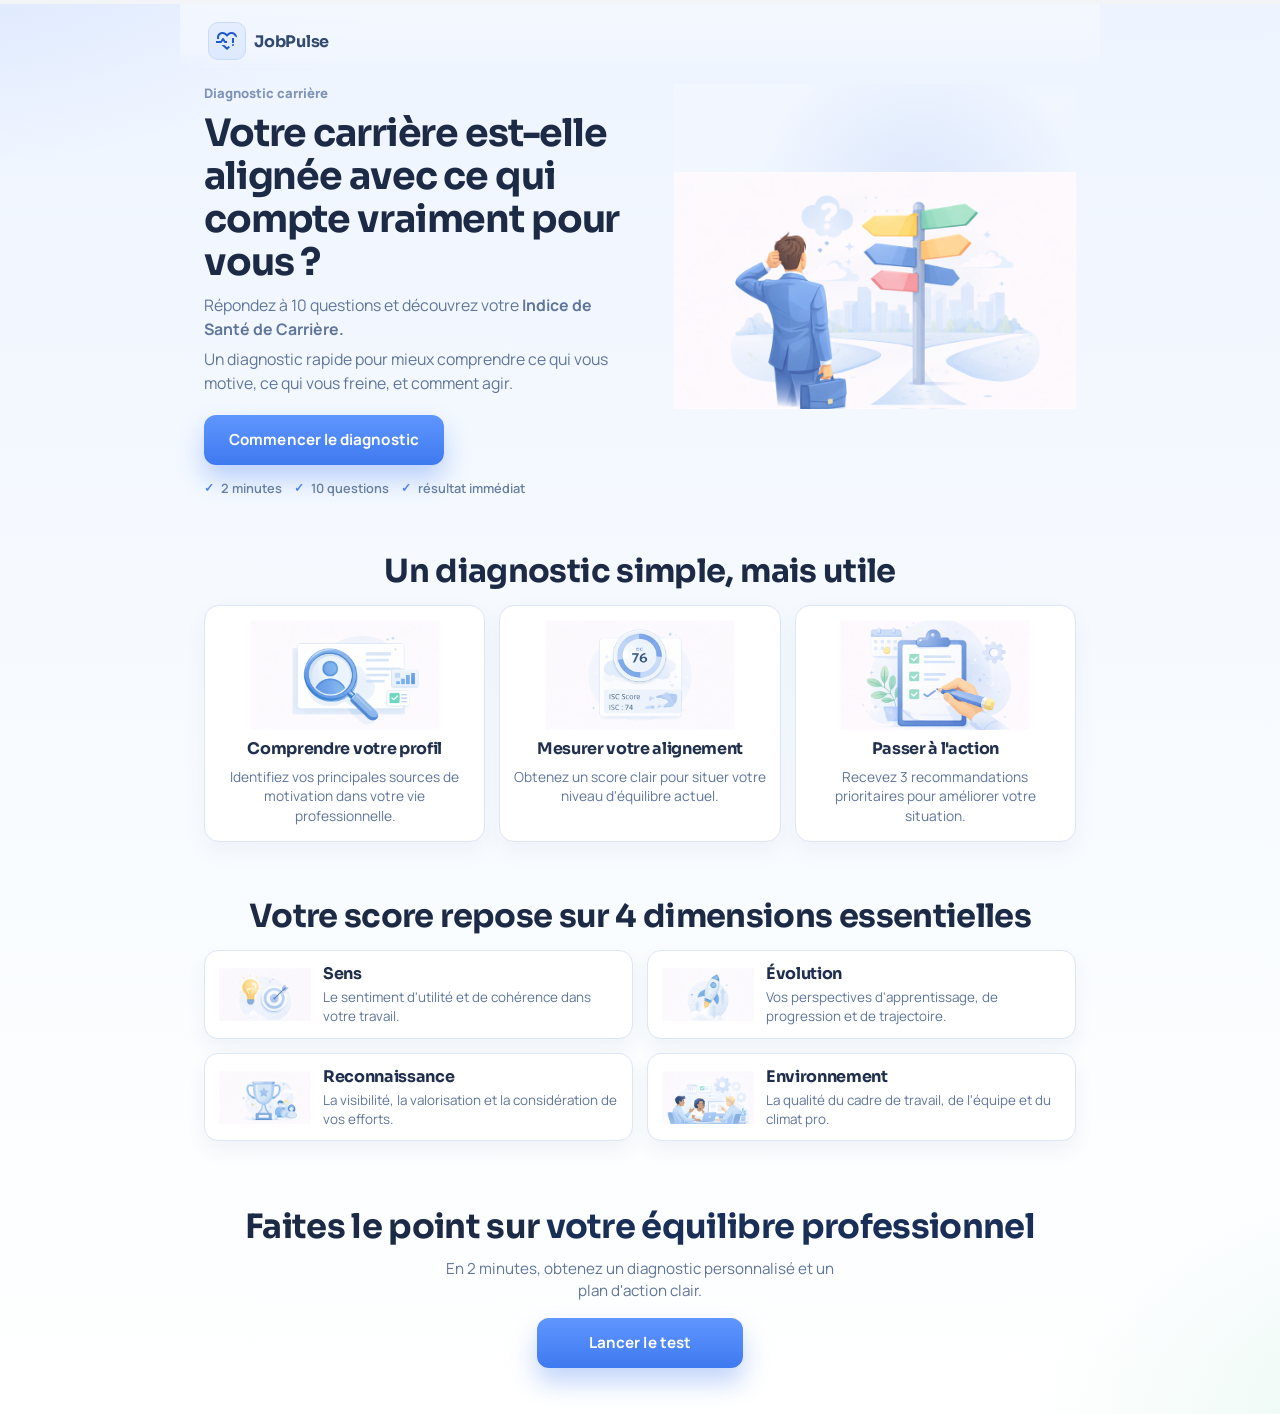
==== commit bb0354c5: "Refresh project backup snapshot" ====
--- a/.backup-20260307-193506/index.html
+++ b/.backup-20260307-193506/index.html
@@ -23,19 +23,107 @@
           <p class="brand-name">JobPulse</p>
         </div>
       </header>
-      <div class="screen-main">
-        <article class="card card-center">
-          <p class="eyebrow">Diagnostic carri&egrave;re express</p>
-          <h1>&Eacute;valuez votre alignement professionnel</h1>
-          <p class="subtitle">10 questions, 3 minutes, 3 actions concr&egrave;tes.</p>
-        </article>
+      <div class="screen-main landing-main">
+        <div class="landing-shell">
+          <section class="landing-hero" aria-labelledby="landing-hero-title">
+            <div class="landing-hero-copy">
+              <p class="landing-eyebrow">Diagnostic carri&egrave;re</p>
+              <h1 id="landing-hero-title">Votre carri&egrave;re est-elle align&eacute;e avec ce qui compte vraiment pour vous&nbsp;?</h1>
+              <p class="landing-description">
+                R&eacute;pondez &agrave; 10 questions et d&eacute;couvrez votre
+                <strong>Indice de Sant&eacute; de Carri&egrave;re.</strong>
+              </p>
+              <p class="landing-description landing-description-secondary">
+                Un diagnostic rapide pour mieux comprendre ce qui vous motive, ce qui vous freine, et comment agir.
+              </p>
+              <button id="start-btn" class="btn btn-primary landing-cta" data-start-diagnosis>
+                <span>Commencer le diagnostic</span>
+              </button>
+              <ul class="landing-proof-points" aria-label="Preuves rapides">
+                <li><span class="proof-check">&#10003;</span><span>2 minutes</span></li>
+                <li><span class="proof-check">&#10003;</span><span>10 questions</span></li>
+                <li><span class="proof-check">&#10003;</span><span>r&eacute;sultat imm&eacute;diat</span></li>
+              </ul>
+            </div>
+            <div class="landing-hero-visual" aria-hidden="true">
+              <div class="landing-visual-glow"></div>
+              <div class="landing-visual-frame">
+                <img
+                  class="landing-hero-illustration"
+                  src="assets/lp-hero.png"
+                  alt="Illustration d'un professionnel face &agrave; un choix de trajectoire de carri&egrave;re"
+                  loading="eager"
+                  decoding="async"
+                >
+              </div>
+              <div class="landing-visual-shine"></div>
+            </div>
+          </section>
+
+          <section class="landing-block" aria-labelledby="landing-value-title">
+            <h2 id="landing-value-title" class="landing-section-title">Un diagnostic simple, mais utile</h2>
+            <div class="landing-step-grid">
+              <article class="landing-step-card">
+                <img class="landing-step-icon-image" src="assets/lp-step-profile.png" alt="" loading="lazy" decoding="async">
+                <h3>Comprendre votre profil</h3>
+                <p>Identifiez vos principales sources de motivation dans votre vie professionnelle.</p>
+              </article>
+              <article class="landing-step-card">
+                <img class="landing-step-icon-image" src="assets/lp-step-score.png" alt="" loading="lazy" decoding="async">
+                <h3>Mesurer votre alignement</h3>
+                <p>Obtenez un score clair pour situer votre niveau d'&eacute;quilibre actuel.</p>
+              </article>
+              <article class="landing-step-card">
+                <img class="landing-step-icon-image" src="assets/lp-step-action.png" alt="" loading="lazy" decoding="async">
+                <h3>Passer &agrave; l'action</h3>
+                <p>Recevez 3 recommandations prioritaires pour am&eacute;liorer votre situation.</p>
+              </article>
+            </div>
+          </section>
+
+          <section class="landing-block" aria-labelledby="landing-dimensions-title">
+            <h2 id="landing-dimensions-title" class="landing-section-title">Votre score repose sur 4 dimensions essentielles</h2>
+            <div class="landing-dimension-grid">
+              <article class="landing-dimension-card">
+                <img class="landing-dimension-icon-image" src="assets/lp-dim-meaning.png" alt="" loading="lazy" decoding="async">
+                <div>
+                  <h3>Sens</h3>
+                  <p>Le sentiment d'utilit&eacute; et de coh&eacute;rence dans votre travail.</p>
+                </div>
+              </article>
+              <article class="landing-dimension-card">
+                <img class="landing-dimension-icon-image" src="assets/lp-dim-evolution.png" alt="" loading="lazy" decoding="async">
+                <div>
+                  <h3>&Eacute;volution</h3>
+                  <p>Vos perspectives d'apprentissage, de progression et de trajectoire.</p>
+                </div>
+              </article>
+              <article class="landing-dimension-card">
+                <img class="landing-dimension-icon-image" src="assets/lp-dim-recognition.png" alt="" loading="lazy" decoding="async">
+                <div>
+                  <h3>Reconnaissance</h3>
+                  <p>La visibilit&eacute;, la valorisation et la consid&eacute;ration de vos efforts.</p>
+                </div>
+              </article>
+              <article class="landing-dimension-card">
+                <img class="landing-dimension-icon-image" src="assets/lp-dim-environment.png" alt="" loading="lazy" decoding="async">
+                <div>
+                  <h3>Environnement</h3>
+                  <p>La qualit&eacute; du cadre de travail, de l'&eacute;quipe et du climat pro.</p>
+                </div>
+              </article>
+            </div>
+          </section>
+
+          <section class="landing-final-cta" aria-label="Appel &agrave; l'action final">
+            <h2>Faites le point sur <strong>votre &eacute;quilibre professionnel</strong></h2>
+            <p>En 2 minutes, obtenez un diagnostic personnalis&eacute; et un plan d'action clair.</p>
+            <button id="start-btn-bottom" class="btn btn-primary landing-cta landing-cta-secondary" type="button" data-start-diagnosis>
+              <span>Lancer le test</span>
+            </button>
+          </section>
+        </div>
       </div>
-      <footer class="screen-footer">
-        <button id="start-btn" class="btn btn-primary">
-          <span>Commencer</span>
-          <span class="material-symbols-outlined">arrow_forward</span>
-        </button>
-      </footer>
     </section>
 
     <section id="screen-weights" class="screen">
@@ -157,8 +245,22 @@
       </header>
       <div class="screen-main">
         <article id="question-card" class="card card-center">
+          <p id="question-card-progress" class="question-card-progress" hidden>Question 1 / 10</p>
           <h2 id="question-text"></h2>
           <div class="slider-wrap">
+            <div id="first-question-scale" class="first-question-scale" hidden>
+              <div class="first-question-extremes">
+                <span>Pas du tout</span>
+                <span>Totalement</span>
+              </div>
+              <div class="first-question-numbers" aria-hidden="true">
+                <span>1</span>
+                <span>2</span>
+                <span>3</span>
+                <span>4</span>
+                <span>5</span>
+              </div>
+            </div>
             <input id="answer-range" type="range" min="1" max="5" step="1" value="3">
             <div class="slider-labels">
               <span>1 - Pas du tout</span>
@@ -292,7 +394,7 @@
         <article class="card score-card hero-score-card">
           <div class="hero-identity">
             <p class="identity-kicker">Votre profil carri&egrave;re est :</p>
-            <p id="careerProfileName" class="identity-name">Strat&egrave;ge</p>
+            <p id="careerProfileName" class="identity-name"></p>
 
             <div class="career-profile-visual">
               <div class="career-profile-media">
@@ -303,30 +405,29 @@
               </div>
             </div>
 
-            <p id="careerProfileDescription" class="identity-signature">Vous avancez lorsque votre travail combine impact et progression.</p>
+            <p id="careerProfileDescription" class="identity-signature"></p>
 
             <div id="chiGauge" class="hero-score-panel">
-              <p class="hero-isc-line"><span class="hero-isc-prefix">ISC</span><span id="chiScore" class="chi-score">0</span></p>
+              <p class="hero-isc-line"><span class="hero-isc-prefix">ISC</span><span id="chiScore" class="chi-score"></span></p>
               <div class="isc-progress-track" aria-hidden="true">
                 <div id="heroProgressFill" class="isc-progress-fill"></div>
               </div>
-              <p id="chiLabel" class="chi-label">En progression</p>
-              <p id="socialComparisonLine" class="social-comparison">Vous faites partie des 22% de profils Strat&egrave;ge.</p>
+              <p id="chiLabel" class="chi-label"></p>
+              <p id="socialComparisonLine" class="social-comparison"></p>
             </div>
 
             <div class="share-buttons">
               <button id="share-btn" class="btn btn-primary" type="button">Partager mon profil carri&egrave;re</button>
-              <button id="download-card-btn" class="btn btn-secondary" type="button">T&eacute;l&eacute;charger ma carte</button>
             </div>
 
             <div id="shareResultCard" class="share-result-card" hidden>
               <p class="share-card-title">R&eacute;sum&eacute; partageable</p>
-              <p id="shareCardProfileLine" class="share-card-profile">Strat&egrave;ge</p>
-              <p id="shareCardISCLine" class="share-card-isc">ISC : 0</p>
-              <p id="shareCardStateLine" class="share-card-state">En progression</p>
+              <p id="shareCardProfileLine" class="share-card-profile"></p>
+              <p id="shareCardISCLine" class="share-card-isc"></p>
+              <p id="shareCardStateLine" class="share-card-state"></p>
               <div class="share-card-diagnostic">
-                <p id="shareCardStrongLine">Moteur : -</p>
-                <p id="shareCardWeakLine">Vigilance : -</p>
+                <p id="shareCardStrongLine"></p>
+                <p id="shareCardWeakLine"></p>
               </div>
               <p class="share-card-brand">jobpulse.app</p>
             </div>
@@ -334,13 +435,13 @@
 
           <p id="calcFormula" class="calc-note" hidden></p>
           <p id="result-date" class="calc-note" hidden></p>
-          <p id="careerStateLabel" class="career-state-label" hidden>En progression</p>
-          <p id="careerISCScore" class="career-isc-score" hidden>ISC: 0 / 100</p>
+          <p id="careerStateLabel" class="career-state-label" hidden></p>
+          <p id="careerISCScore" class="career-isc-score" hidden></p>
           <p id="careerShareLine" class="career-share-line" hidden></p>
-          <p id="careerStrongestDimension" hidden>-</p>
-          <p id="careerWeakestDimension" hidden>-</p>
+          <p id="careerStrongestDimension" hidden></p>
+          <p id="careerWeakestDimension" hidden></p>
           <p id="careerSecondRow" hidden></p>
-          <p id="careerSecondDimension" hidden>-</p>
+          <p id="careerSecondDimension" hidden></p>
           <button id="copy-summary-btn" type="button" hidden>Copier</button>
         </article>
 
@@ -349,14 +450,14 @@
           <div class="quick-diagnostic">
             <div class="diag-card">
               <p class="diag-label">&#128293; Ce qui vous motive</p>
-              <p id="quickStrongestDimension" class="diag-value">-</p>
+              <p id="quickStrongestDimension" class="diag-value"></p>
             </div>
             <div class="diag-card">
               <p class="diag-label">&#9888; Ce qui peut vous freiner</p>
-              <p id="quickWeakestDimension" class="diag-value">-</p>
-            </div>
-          </div>
-          <p id="chiSummary" class="hero-summary">Votre situation est globalement positive mais certains leviers peuvent encore &ecirc;tre renforc&eacute;s.</p>
+              <p id="quickWeakestDimension" class="diag-value"></p>
+            </div>
+          </div>
+          <p id="chiSummary" class="hero-summary"></p>
         </article>
 
         <article class="card actions-card">
@@ -368,7 +469,15 @@
           <summary>Votre &eacute;quilibre professionnel</summary>
           <div class="details-content">
             <div class="radar-wrap">
-              <canvas id="radarChart" class="radar-chart" width="320" height="320" aria-label="Graphique radar des 4 dimensions"></canvas>
+              <div class="radar-wrapper">
+                <div class="radar-chart-area">
+                  <canvas id="radarChart" class="radar-chart" width="320" height="320" aria-label="Graphique radar des 4 dimensions"></canvas>
+                </div>
+                <div class="radar-label radar-label-top">Sens</div>
+                <div class="radar-label radar-label-right">Evolution</div>
+                <div class="radar-label radar-label-bottom">Reconnaissance</div>
+                <div class="radar-label radar-label-left">Environnement</div>
+              </div>
               <p class="radar-context-note">Votre score ISC se construit &agrave; partir de 4 dimensions cl&eacute;s de votre exp&eacute;rience professionnelle.</p>
             </div>
             <p id="dimensionSummary" class="calc-note"></p>
@@ -379,7 +488,7 @@
         <details class="card details-card">
           <summary>Comprendre le diagnostic</summary>
           <div class="details-content">
-            <p id="analysisText" class="analysis-text">Votre analyse personnalis&eacute;e appara&icirc;tra ici.</p>
+            <p id="analysisText" class="analysis-text"></p>
             <p id="recommendationContext" class="calc-note" hidden></p>
           </div>
         </details>
@@ -390,7 +499,9 @@
     </section>
   </main>
 
-  <script src="script.js"></script>
+  <script src="scripts/core.js"></script>
+  <script src="scripts/app.js"></script>
 </body>
 </html>
 
+
--- a/.backup-20260307-193506/styles.css
+++ b/.backup-20260307-193506/styles.css
@@ -156,7 +156,7 @@
 }
 
 #question-card {
-  transition: transform 0.2s ease, opacity 0.2s ease;
+  transition: transform 0.2s ease;
 }
 
 #question-card.bump {
@@ -329,6 +329,15 @@
 
 .slider-wrap { margin-top: 18px; }
 
+.question-card-progress {
+  margin: 0 0 10px;
+  font-size: 0.78rem;
+  font-weight: 800;
+  letter-spacing: 0.06em;
+  text-transform: uppercase;
+  color: #4f6482;
+}
+
 input[type="range"] {
   width: 100%;
   appearance: none;
@@ -381,6 +390,93 @@
   color: #111827;
 }
 
+.first-question-scale {
+  display: grid;
+  gap: 8px;
+}
+
+.first-question-scale[hidden] {
+  display: none !important;
+}
+
+.first-question-extremes {
+  display: flex;
+  justify-content: space-between;
+  gap: 12px;
+  font-size: 0.84rem;
+  line-height: 1.2;
+  color: #4b617f;
+  font-weight: 700;
+}
+
+.first-question-numbers {
+  display: grid;
+  grid-template-columns: repeat(5, minmax(0, 1fr));
+  align-items: center;
+  text-align: center;
+  font-size: 0.86rem;
+  color: #334155;
+  font-weight: 800;
+  letter-spacing: 0.02em;
+}
+
+#screen-questions.question-prototype-active .question-meta-wrap {
+  display: none;
+}
+
+#screen-questions.question-prototype-active .screen-main {
+  align-items: center;
+}
+
+#screen-questions.question-prototype-active #question-card.question-card-prototype {
+  width: min(100%, 560px);
+  padding: 28px;
+  border-radius: 16px;
+  border: 1px solid #d5e4fb;
+  background: linear-gradient(180deg, #ffffff 0%, #f8fbff 100%);
+  box-shadow: 0 16px 34px rgba(15, 23, 42, 0.12);
+}
+
+#screen-questions.question-prototype-active #question-card.question-card-prototype h2 {
+  margin-top: 0;
+  margin-bottom: 0;
+}
+
+#screen-questions.question-prototype-active #question-card.question-card-prototype .slider-wrap {
+  margin-top: 16px;
+  display: grid;
+  gap: 12px;
+}
+
+#screen-questions.question-prototype-active #question-card.question-card-prototype .slider-labels {
+  display: none;
+}
+
+#screen-questions.question-prototype-active #answer-range::-webkit-slider-runnable-track {
+  height: 12px;
+  background: linear-gradient(90deg, #d4deef 0%, #72a8ff 58%, #36c99a 100%);
+}
+
+#screen-questions.question-prototype-active #answer-range::-moz-range-track {
+  height: 12px;
+  background: linear-gradient(90deg, #d4deef 0%, #72a8ff 58%, #36c99a 100%);
+}
+
+#screen-questions.question-prototype-active #answer-range::-webkit-slider-thumb {
+  width: 32px;
+  height: 32px;
+  border: 4px solid #2f6ef6;
+  margin-top: -10px;
+  box-shadow: 0 10px 18px rgba(15, 23, 42, 0.18);
+}
+
+#screen-questions.question-prototype-active #answer-range::-moz-range-thumb {
+  width: 32px;
+  height: 32px;
+  border: 4px solid #2f6ef6;
+  box-shadow: 0 10px 18px rgba(15, 23, 42, 0.18);
+}
+
 .gauge-wrap {
   margin-top: 6px;
   display: flex;
@@ -768,10 +864,39 @@
   place-items: center;
 }
 
+.radar-wrapper {
+  width: 100%;
+  max-width: 380px;
+  margin-inline: auto;
+  position: relative;
+  display: grid;
+  place-items: center;
+  overflow: visible;
+}
+
+.radar-chart-area {
+  display: grid;
+  place-items: center;
+}
+
 .radar-chart {
   width: min(100%, 460px);
   height: auto;
   display: block;
+}
+
+.radar-label {
+  position: absolute;
+  display: none;
+  white-space: nowrap;
+  word-break: normal;
+  overflow-wrap: normal;
+  text-align: center;
+  font-size: 12px;
+  font-weight: 600;
+  line-height: 1.1;
+  color: #25354b;
+  pointer-events: none;
 }
 
 .radar-context-note {
@@ -1034,9 +1159,14 @@
   --primary-soft: #2f6ef6;
   --surface: #ffffff;
   --surface-soft: #f8fbff;
+  --text-title: #1d2a45;
+  --text-body: #334a70;
+  --text-secondary: #5f759a;
+  --text-muted-soft: #7c90b1;
 }
 
 body {
+  color: var(--text-body);
   font-family: "Manrope", "Segoe UI", sans-serif;
   background:
     radial-gradient(900px 520px at -10% -10%, rgba(47, 110, 246, 0.14), transparent 62%),
@@ -1078,7 +1208,7 @@
 h1, h2, h3 {
   font-family: "Sora", "Manrope", sans-serif;
   letter-spacing: -0.02em;
-  color: #0d1525;
+  color: var(--text-title);
 }
 
 h1 {
@@ -1086,7 +1216,7 @@
 }
 
 .subtitle {
-  color: #556074;
+  color: var(--text-secondary);
   font-size: 0.98rem;
 }
 
@@ -1105,8 +1235,9 @@
 }
 
 .btn-primary {
-  background: linear-gradient(145deg, #101a2f 0%, #15223e 55%, #1b2a4b 100%);
-  box-shadow: 0 14px 26px rgba(10, 18, 36, 0.26);
+  color: #ffffff;
+  background: linear-gradient(180deg, #5f96ff 0%, #3f79ef 100%);
+  box-shadow: 0 14px 26px rgba(63, 121, 239, 0.32);
 }
 
 .btn-secondary {
@@ -1122,6 +1253,17 @@
 .preset-btn {
   border-radius: 11px;
   font-weight: 700;
+}
+
+#screen-weights .preset-btn {
+  color: #ffffff;
+  border: 1px solid #4d82f1;
+  background: linear-gradient(180deg, #5f96ff 0%, #3f79ef 100%);
+  box-shadow: 0 10px 18px rgba(63, 121, 239, 0.22);
+}
+
+#screen-weights .preset-btn:hover {
+  filter: brightness(1.03);
 }
 
 .priority-card {
@@ -1334,10 +1476,7 @@
 
 #screen-results #share-btn {
   min-width: 260px;
-}
-
-#screen-results #download-card-btn {
-  min-width: 220px;
+  margin-inline: auto;
 }
 
 #screen-results [hidden] {
@@ -1390,8 +1529,7 @@
     grid-template-columns: 1fr;
   }
 
-  #screen-results #share-btn,
-  #screen-results #download-card-btn {
+  #screen-results #share-btn {
     min-width: 0;
     width: 100%;
   }
@@ -1512,10 +1650,10 @@
 }
 
 .priority-move-btn {
-  width: 34px;
-  height: 34px;
+  width: 44px;
+  height: 44px;
   padding: 0;
-  border-radius: 10px;
+  border-radius: 12px;
   border: 1px solid #c8d7f0;
   background: #f8fbff;
   color: #1f3b70;
@@ -1526,7 +1664,7 @@
 }
 
 .priority-move-btn .material-symbols-outlined {
-  font-size: 18px;
+  font-size: 20px;
 }
 
 .priority-move-btn:disabled {
@@ -1645,8 +1783,7 @@
   gap: 14px;
 }
 
-#screen-results #share-btn,
-#screen-results #download-card-btn {
+#screen-results #share-btn {
   width: min(100%, 268px);
   min-width: 240px;
   max-width: 280px;
@@ -1760,11 +1897,14 @@
 
   #screen-results .share-buttons {
     display: flex;
+    flex-direction: row;
+    flex-wrap: wrap;
+    align-items: center;
     justify-content: center;
-  }
-
-  #screen-results #share-btn,
-  #screen-results #download-card-btn {
+    gap: 10px;
+  }
+
+  #screen-results #share-btn {
     width: auto;
     min-width: 0;
   }
@@ -1795,19 +1935,21 @@
   #screen-results .share-buttons {
     width: 100%;
     display: flex;
-    flex-direction: column;
+    flex-direction: row;
+    flex-wrap: wrap;
+    justify-content: center;
     align-items: center;
-    gap: 11px;
-  }
-
-  #screen-results #share-btn,
-  #screen-results #download-card-btn {
-    width: clamp(184px, 58vw, 210px);
-    min-width: 180px;
-    max-width: 220px;
+    gap: 10px;
+  }
+
+  #screen-results #share-btn {
+    flex: 0 1 192px;
+    width: min(46%, 198px);
+    min-width: 168px;
+    max-width: 204px;
     min-height: 44px;
-    padding: 10px 14px;
-    font-size: 0.86rem;
+    padding: 10px 12px;
+    font-size: 0.84rem;
     line-height: 1.2;
     justify-content: center;
     text-align: center;
@@ -1822,30 +1964,581 @@
     width: 100%;
     max-width: 320px;
     margin-inline: auto;
-    padding: 16px;
+    padding: 12px 10px 16px;
+  }
+
+  .radar-wrapper {
+    width: min(100%, 320px);
+    height: 300px;
+    max-width: 320px;
+  }
+
+  .radar-chart-area {
+    width: 220px;
+    height: 220px;
   }
 
   .radar-chart {
-    width: min(100%, 320px);
-    max-width: 320px;
+    width: 220px;
+    max-width: 220px;
     min-width: 0;
     margin-inline: auto;
   }
-}
-
-@media (min-width: 560px) and (max-width: 768px) {
+
+  .radar-label {
+    font-size: 11px;
+  }
+}
+
+@media (max-width: 380px) {
   #screen-results .share-buttons {
-    max-width: 392px;
-    flex-direction: row;
-    flex-wrap: wrap;
-    justify-content: center;
-    gap: 12px;
-  }
-
-  #screen-results #share-btn,
-  #screen-results #download-card-btn {
-    width: 184px;
-    min-width: 184px;
-    max-width: 184px;
-  }
-}
+    gap: 10px;
+  }
+
+  #screen-results #share-btn {
+    flex-basis: 188px;
+    width: 188px;
+    min-width: 188px;
+    max-width: 188px;
+  }
+
+  .radar-wrapper {
+    height: 292px;
+  }
+
+  .radar-label {
+    font-size: 10.5px;
+  }
+}
+
+@media (max-width: 768px) {
+  #screen-questions.question-prototype-active #question-card.question-card-prototype {
+    width: 100%;
+    padding: 22px 18px;
+  }
+
+  #screen-questions.question-prototype-active #question-card.question-card-prototype h2 {
+    font-size: clamp(1.18rem, 5.2vw, 1.42rem);
+    line-height: 1.35;
+  }
+
+  #screen-questions.question-prototype-active .first-question-extremes {
+    font-size: 0.78rem;
+  }
+
+  #screen-questions.question-prototype-active .first-question-numbers {
+    font-size: 0.8rem;
+  }
+}
+
+#screen-results .results-actions {
+  display: flex;
+  justify-content: center;
+  align-items: center;
+}
+
+#screen-results #restart-btn {
+  width: min(100%, 340px);
+  margin-inline: auto;
+}
+
+@media (max-width: 768px) {
+  #screen-results .screen-header {
+    padding: 10px 14px 4px;
+  }
+
+  #screen-results .results-main {
+    padding: 4px 14px 14px;
+    gap: 8px;
+  }
+
+  #screen-results .hero-score-card {
+    padding: 12px;
+    border-radius: 16px;
+  }
+
+  #screen-results .hero-identity {
+    gap: 8px;
+  }
+
+  #screen-results .identity-kicker {
+    font-size: 0.74rem;
+    letter-spacing: 0.06em;
+  }
+
+  #screen-results .identity-name {
+    font-size: clamp(1.72rem, 8.8vw, 2.2rem);
+    line-height: 0.96;
+  }
+
+  #screen-results .career-profile-visual {
+    padding: 6px;
+    border-radius: 18px;
+    box-shadow: 0 6px 14px rgba(22, 56, 112, 0.12);
+  }
+
+  #screen-results .career-profile-media {
+    width: 96px;
+    height: 96px;
+    border-radius: 14px;
+  }
+
+  #screen-results .identity-signature {
+    font-size: 0.84rem;
+    line-height: 1.3;
+    max-width: 34ch;
+    display: -webkit-box;
+    -webkit-line-clamp: 2;
+    -webkit-box-orient: vertical;
+    overflow: hidden;
+  }
+
+  #screen-results .hero-score-panel {
+    padding: 10px 12px;
+    gap: 8px;
+    border-radius: 16px;
+  }
+
+  #screen-results .hero-isc-prefix {
+    font-size: 0.96rem;
+  }
+
+  #screen-results .chi-score {
+    font-size: clamp(1.86rem, 9.2vw, 2.32rem);
+  }
+
+  #screen-results .chi-label {
+    font-size: 0.92rem;
+  }
+
+  #screen-results .social-comparison {
+    font-size: 0.78rem;
+  }
+
+  #screen-results .share-buttons {
+    margin-top: 0;
+    gap: 8px;
+  }
+
+  #screen-results #share-btn {
+    min-width: 160px;
+    max-width: 196px;
+    font-size: 0.81rem;
+  }
+
+  #screen-results .screen-footer.results-actions {
+    padding: 6px 14px calc(8px + env(safe-area-inset-bottom));
+  }
+
+  #screen-results #restart-btn {
+    width: min(100%, 300px);
+    min-height: 44px;
+    padding: 10px 12px;
+    font-size: 0.9rem;
+  }
+}
+
+@media (max-width: 768px) and (max-height: 860px) {
+  #screen-results .results-main {
+    padding-top: 2px;
+  }
+
+  #screen-results .hero-identity {
+    gap: 7px;
+  }
+
+  #screen-results .identity-signature,
+  #screen-results .social-comparison {
+    display: none;
+  }
+
+  #screen-results .hero-score-panel {
+    padding: 9px 10px;
+    gap: 6px;
+  }
+}
+
+#screen-landing .landing-main {
+  align-items: center;
+  padding-top: 6px;
+  padding-bottom: 44px;
+}
+
+#screen-landing .landing-shell {
+  width: 100%;
+  max-width: 980px;
+  margin-inline: auto;
+  display: grid;
+  gap: 48px;
+}
+
+#screen-landing .landing-hero {
+  width: 100%;
+  display: grid;
+  gap: 26px;
+}
+
+#screen-landing .landing-eyebrow {
+  margin: 0;
+  color: #7f93b6;
+  font-size: 0.82rem;
+  font-weight: 800;
+}
+
+#screen-landing .landing-hero-copy {
+  display: grid;
+  gap: 10px;
+  align-content: start;
+}
+
+#screen-landing #landing-hero-title {
+  margin: 0;
+  font-size: clamp(1.78rem, 6.6vw, 2.28rem);
+  line-height: 1.14;
+  letter-spacing: -0.03em;
+  color: #1d2a45;
+  max-width: 20ch;
+}
+
+#screen-landing .landing-description {
+  margin: 0;
+  max-width: 44ch;
+  color: #4c638a;
+  font-size: 0.99rem;
+  line-height: 1.48;
+}
+
+#screen-landing .landing-description-secondary {
+  margin-top: -3px;
+}
+
+#screen-landing .landing-cta {
+  width: fit-content;
+  min-width: 240px;
+  justify-content: center;
+  margin-top: 10px;
+  border-radius: 12px;
+  padding-inline: 24px;
+  background: linear-gradient(180deg, #5f96ff 0%, #3f79ef 100%);
+  box-shadow: 0 14px 26px rgba(63, 121, 239, 0.32);
+}
+
+#screen-landing .landing-proof-points {
+  list-style: none;
+  margin: 4px 0 0;
+  padding: 0;
+  display: flex;
+  flex-wrap: wrap;
+  gap: 12px;
+}
+
+#screen-landing .landing-proof-points li {
+  margin: 0;
+  display: inline-flex;
+  align-items: center;
+  gap: 7px;
+  color: #677f9f;
+  font-size: 0.8rem;
+  font-weight: 600;
+}
+
+#screen-landing .proof-check {
+  color: #4f82ee;
+  font-size: 0.74rem;
+  font-weight: 900;
+}
+
+#screen-landing .landing-hero-visual {
+  min-height: 290px;
+  position: relative;
+  overflow: hidden;
+  display: grid;
+  place-items: center;
+  padding: 0;
+}
+
+#screen-landing .landing-visual-glow {
+  position: absolute;
+  width: 320px;
+  height: 320px;
+  border-radius: 999px;
+  background: radial-gradient(circle, rgba(130, 170, 242, 0.21) 0%, rgba(130, 170, 242, 0) 72%);
+  top: -40px;
+  right: 0;
+}
+
+#screen-landing .landing-visual-frame {
+  width: min(100%, 560px);
+  border-radius: 0;
+  border: none;
+  background: transparent;
+  overflow: hidden;
+  position: relative;
+  z-index: 2;
+}
+
+#screen-landing .landing-hero-illustration {
+  display: block;
+  width: 100%;
+  height: auto;
+  object-fit: contain;
+}
+
+#screen-landing .landing-visual-shine {
+  position: absolute;
+  inset: 0;
+  pointer-events: none;
+  background: linear-gradient(160deg, rgba(255, 255, 255, 0.18) 0%, rgba(255, 255, 255, 0) 42%);
+  z-index: 3;
+}
+
+#screen-landing .landing-visual-ribbon {
+  display: none;
+}
+
+#screen-landing .landing-block {
+  display: grid;
+  gap: 14px;
+}
+
+#screen-landing .landing-section-title {
+  margin: 0;
+  text-align: center;
+  font-size: clamp(1.55rem, 5.2vw, 2rem);
+  color: #22314f;
+}
+
+#screen-landing .landing-step-grid {
+  display: grid;
+  gap: 10px;
+}
+
+#screen-landing .landing-step-card {
+  border: 1px solid #dde6f5;
+  border-radius: 15px;
+  background: #ffffff;
+  box-shadow: 0 9px 22px rgba(57, 83, 129, 0.06);
+  padding: 14px 12px 16px;
+  text-align: center;
+}
+
+#screen-landing .landing-step-icon-image {
+  width: min(100%, 190px);
+  height: auto;
+  display: block;
+  margin: 0 auto 8px;
+}
+
+#screen-landing .landing-step-card h3 {
+  margin: 0;
+  font-size: 1rem;
+  color: #21304c;
+}
+
+#screen-landing .landing-step-card p {
+  margin: 8px 0 0;
+  color: #61789d;
+  font-size: 0.86rem;
+  line-height: 1.42;
+}
+
+#screen-landing .landing-dimension-grid {
+  display: grid;
+  gap: 10px;
+}
+
+#screen-landing .landing-dimension-card {
+  border: 1px solid #dde6f5;
+  border-radius: 14px;
+  background: #ffffff;
+  box-shadow: 0 9px 20px rgba(45, 74, 126, 0.06);
+  padding: 12px 14px;
+  display: grid;
+  grid-template-columns: auto 1fr;
+  align-items: center;
+  gap: 12px;
+}
+
+#screen-landing .landing-dimension-icon-image {
+  width: 92px;
+  height: auto;
+  display: block;
+}
+
+#screen-landing .landing-dimension-card h3 {
+  margin: 0;
+  font-size: 1rem;
+  color: #1f2f4d;
+}
+
+#screen-landing .landing-dimension-card p {
+  margin: 4px 0 0;
+  font-size: 0.84rem;
+  color: #61799f;
+  line-height: 1.4;
+}
+
+#screen-landing .landing-final-cta {
+  text-align: center;
+  padding: 12px 0 2px;
+  display: grid;
+  gap: 10px;
+  justify-items: center;
+}
+
+#screen-landing .landing-final-cta h2 {
+  margin: 0;
+  color: #22314e;
+  font-size: clamp(1.6rem, 5.6vw, 2.1rem);
+  line-height: 1.2;
+}
+
+#screen-landing .landing-final-cta h2 strong {
+  color: #1a2f57;
+}
+
+#screen-landing .landing-final-cta p {
+  margin: 0;
+  color: #637ca2;
+  font-size: 0.95rem;
+  max-width: 44ch;
+  line-height: 1.45;
+}
+
+#screen-landing .landing-cta-secondary {
+  min-width: 206px;
+  margin-top: 6px;
+}
+
+@media (min-width: 860px) {
+  #screen-landing .landing-main {
+    align-items: center;
+    padding-top: 14px;
+  }
+
+  #screen-landing .landing-shell {
+    gap: 54px;
+  }
+
+  #screen-landing .landing-hero {
+    grid-template-columns: 1.04fr 0.96fr;
+    gap: 34px;
+  }
+
+  #screen-landing #landing-hero-title {
+    font-size: clamp(2rem, 2.95vw, 2.44rem);
+  }
+
+  #screen-landing .landing-hero-visual {
+    min-height: 320px;
+    padding: 0;
+  }
+
+  #screen-landing .landing-visual-frame {
+    width: min(100%, 580px);
+  }
+
+  #screen-landing .landing-step-grid {
+    grid-template-columns: repeat(3, 1fr);
+    gap: 14px;
+  }
+
+  #screen-landing .landing-dimension-grid {
+    grid-template-columns: repeat(2, 1fr);
+    gap: 14px;
+  }
+}
+
+@media (max-width: 520px) {
+  #screen-landing .landing-hero {
+    gap: 16px;
+  }
+
+  #screen-landing #landing-hero-title {
+    font-size: clamp(1.62rem, 7.4vw, 1.96rem);
+  }
+
+  #screen-landing .landing-description {
+    font-size: 0.93rem;
+    max-width: 35ch;
+  }
+
+  #screen-landing .landing-cta {
+    width: 100%;
+    min-width: 0;
+  }
+
+  #screen-landing .landing-proof-points {
+    gap: 8px 10px;
+  }
+
+  #screen-landing .landing-proof-points li {
+    font-size: 0.75rem;
+  }
+
+  #screen-landing .landing-hero-visual {
+    min-height: 220px;
+    padding: 0;
+  }
+
+  #screen-landing .landing-visual-frame {
+    width: min(100%, 420px);
+  }
+
+  #screen-landing .landing-section-title {
+    font-size: clamp(1.42rem, 7vw, 1.75rem);
+  }
+
+  #screen-landing .landing-step-card {
+    padding: 13px 11px 15px;
+  }
+
+  #screen-landing .landing-step-icon-image {
+    width: min(100%, 170px);
+  }
+
+  #screen-landing .landing-dimension-icon-image {
+    width: 76px;
+  }
+
+  #screen-landing .landing-step-card p,
+  #screen-landing .landing-dimension-card p {
+    font-size: 0.8rem;
+  }
+}
+
+/* Typography and text color harmonization */
+.btn,
+.preset-btn {
+  font-family: "Manrope", "Segoe UI", sans-serif;
+}
+
+.meta,
+.eyebrow {
+  color: var(--text-muted-soft);
+}
+
+.subtitle,
+.priority-desc,
+.profile-label,
+.calc-note,
+.analysis-text,
+.slider-labels,
+.radar-context-note,
+#screen-results .identity-signature,
+#screen-results .hero-summary,
+#screen-landing .landing-description,
+#screen-landing .landing-step-card p,
+#screen-landing .landing-dimension-card p,
+#screen-landing .landing-final-cta p {
+  color: var(--text-secondary);
+}
+
+.priority-title,
+.profile-group-title,
+.details-card summary,
+#screen-landing .landing-section-title,
+#screen-landing .landing-final-cta h2,
+#screen-results .hero-isc-prefix {
+  color: var(--text-title);
+}
